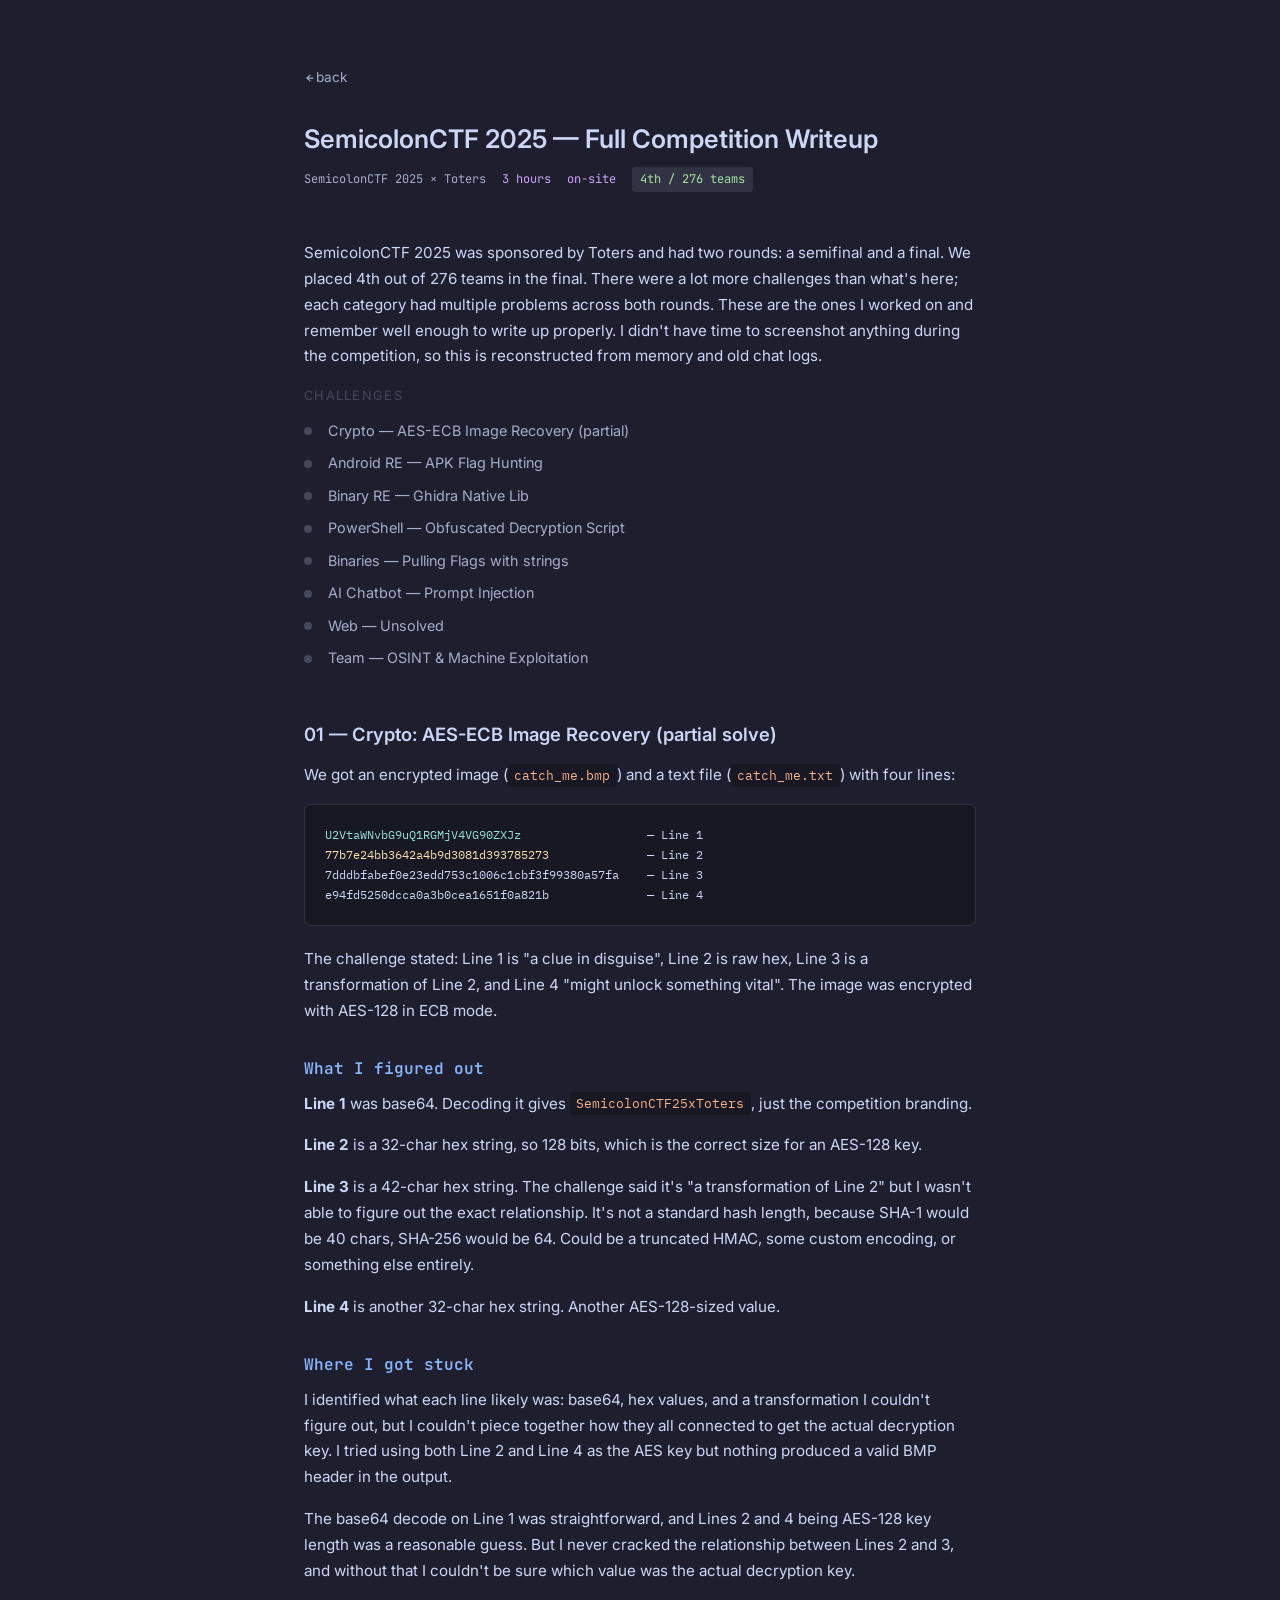
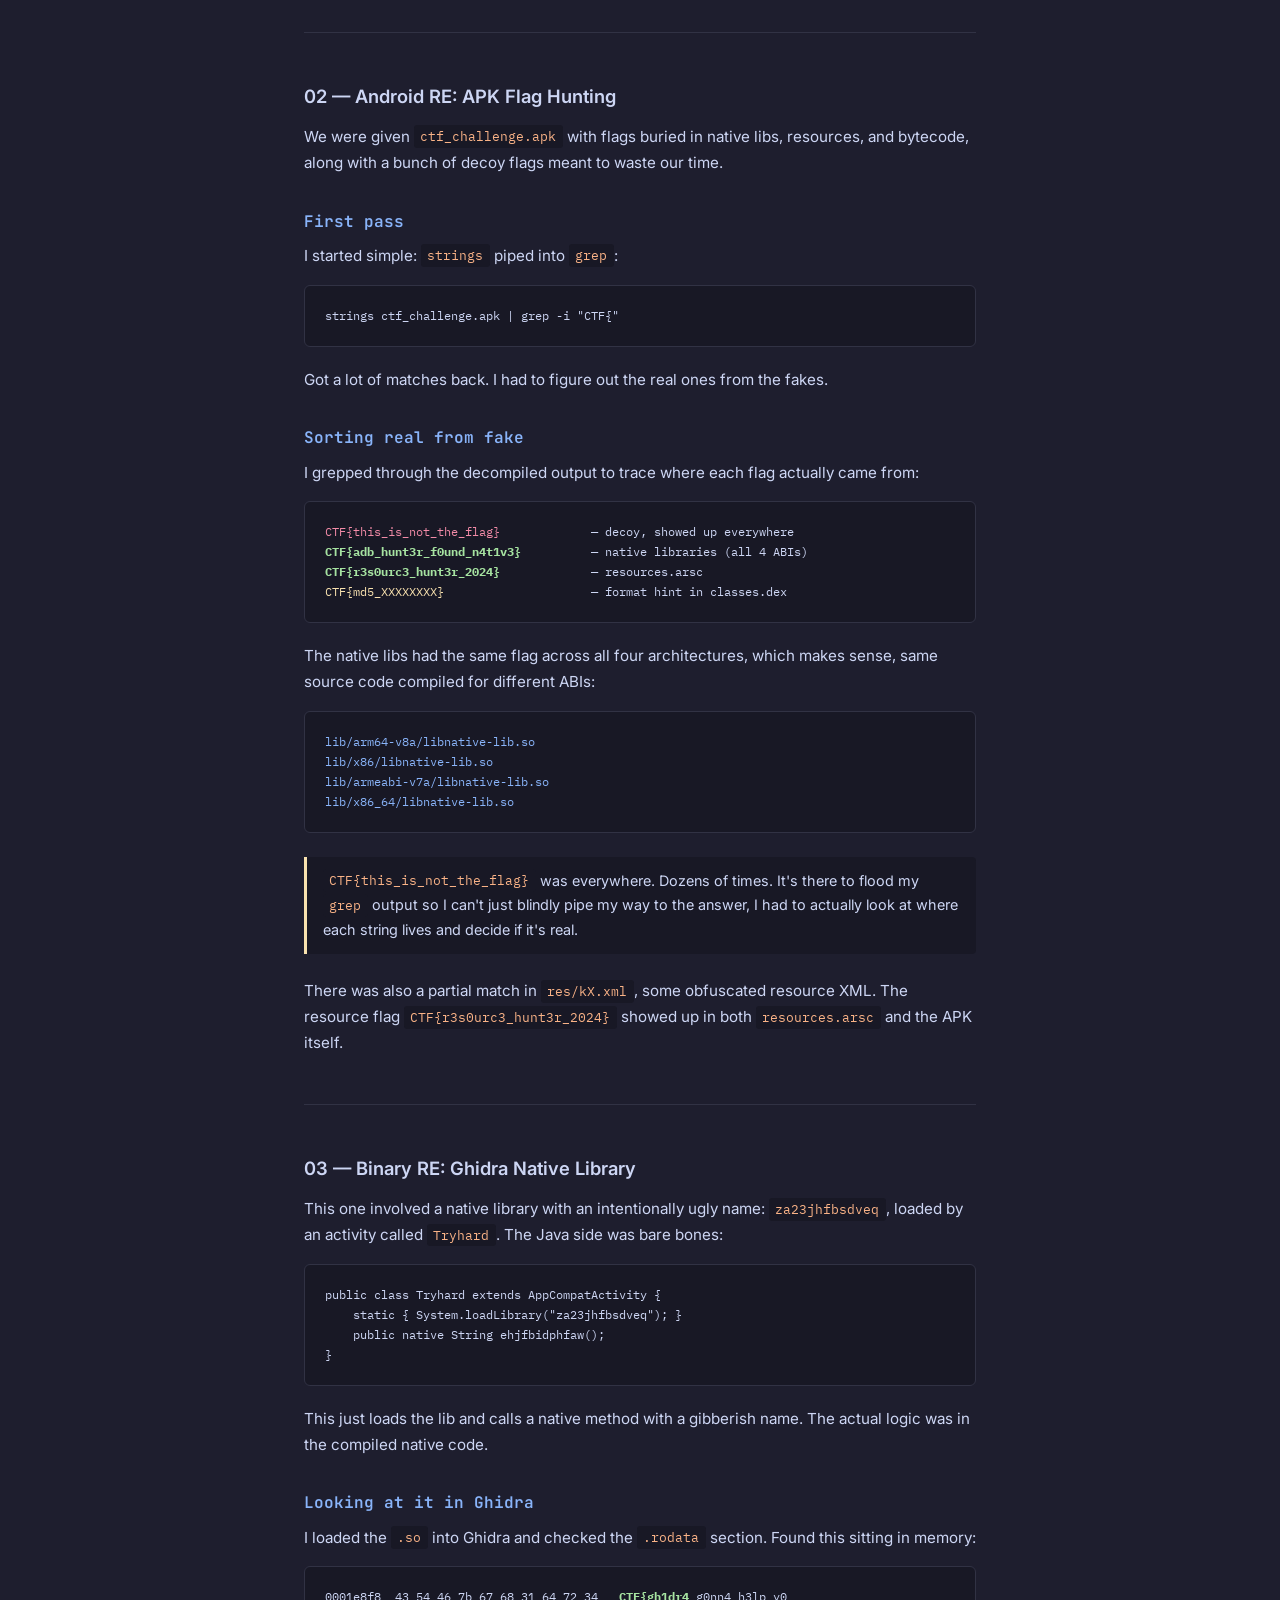
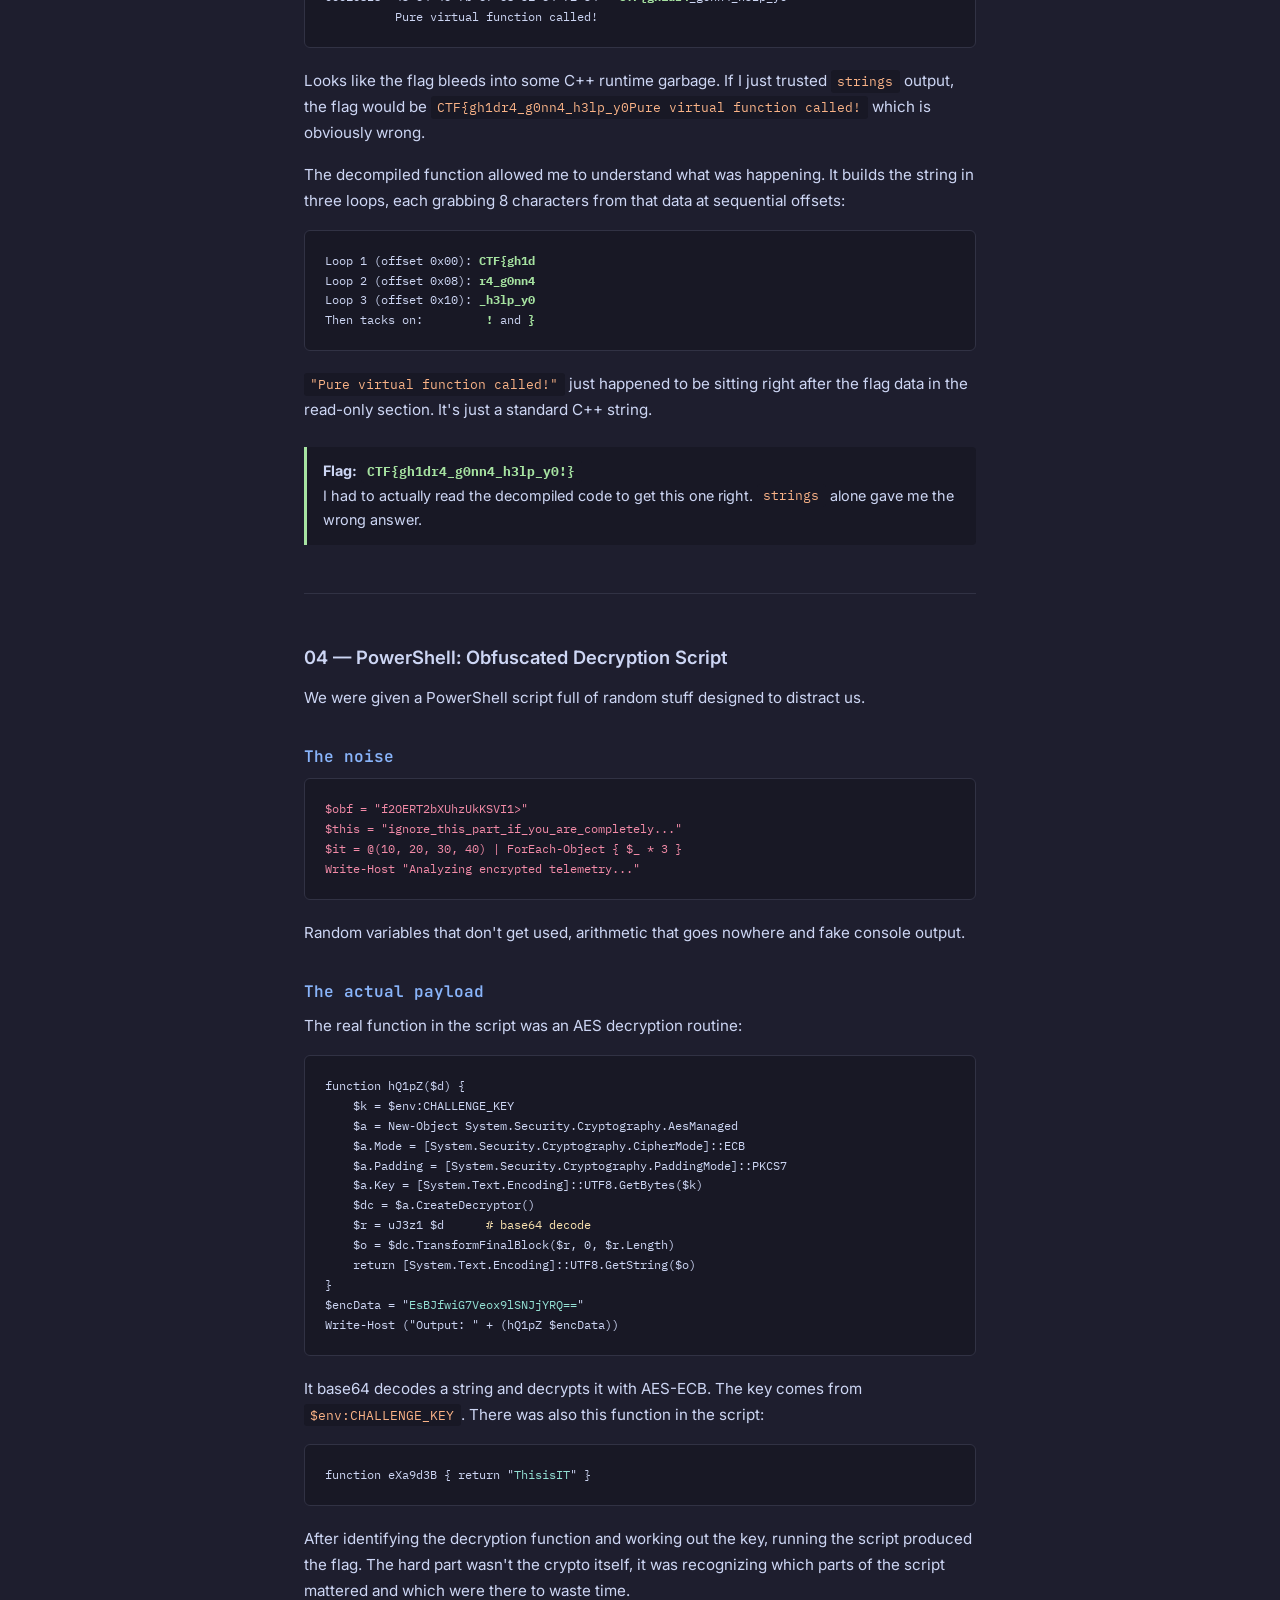
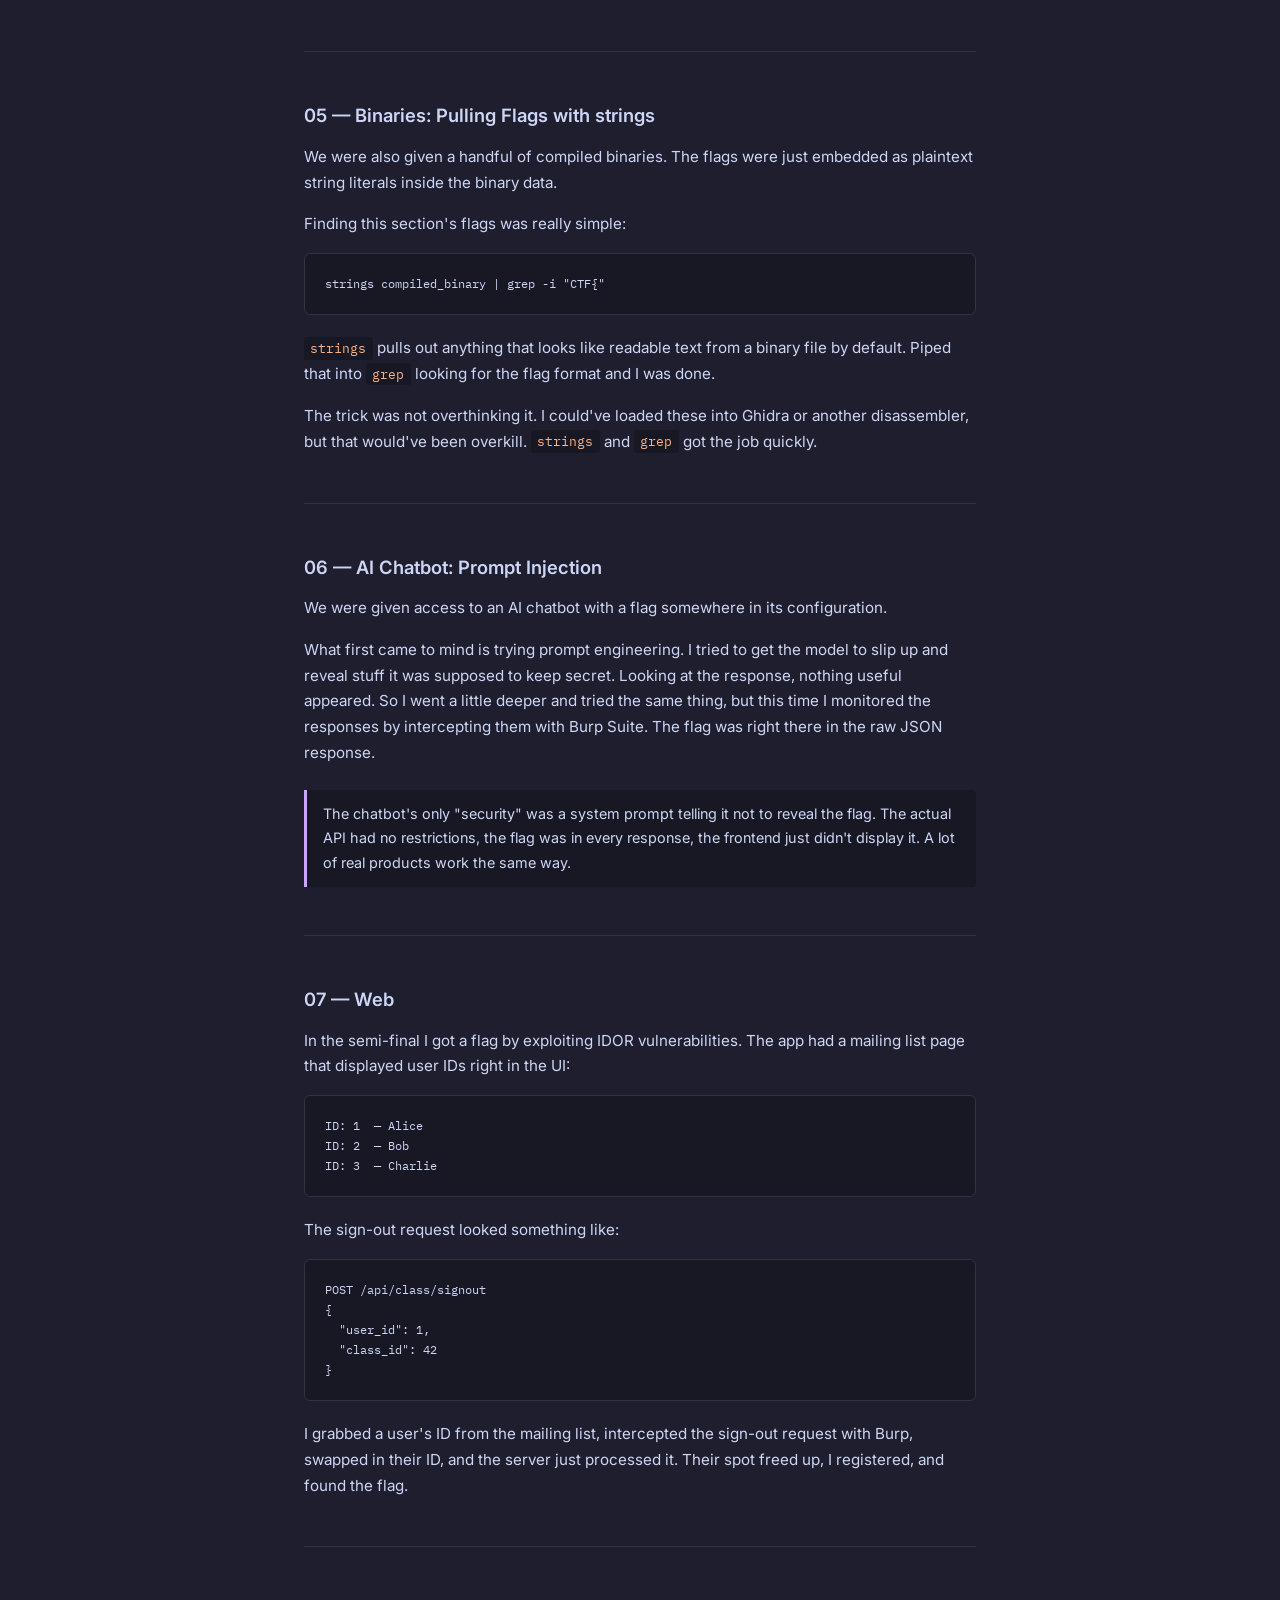
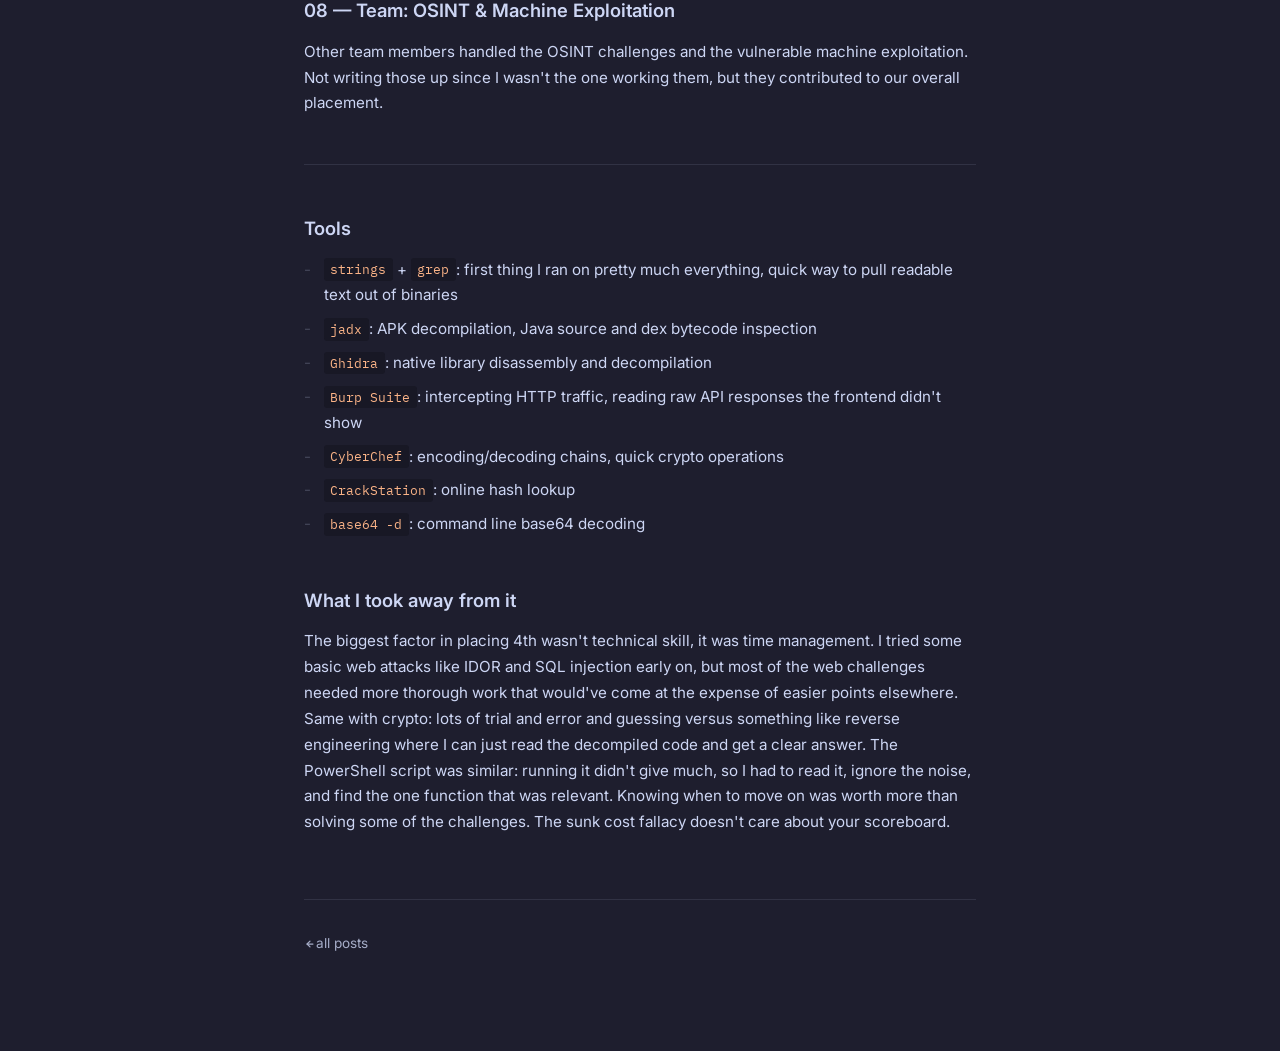
==== semicolonctf25.html @ c069c735 "first post: ctf competition writeup" ====
<!doctype html>
<html lang="en">
  <head>
    <meta charset="UTF-8" />
    <meta name="viewport" content="width=device-width, initial-scale=1.0" />
    <link rel="stylesheet" href="style.css" />
    <link
      rel="stylesheet"
      href="https://fonts.googleapis.com/css2?family=JetBrains+Mono:wght@400;500;700&family=Inter:wght@400;500;600&family=IBM+Plex+Mono:wght@400;500&display=swap"
    />
    <title>SemicolonCTF 2025 — Full Writeup | mounif</title>
  </head>
  <body>
    <div class="container">
      <a class="back" href="index.html">
        <svg
          width="12"
          height="10"
          viewBox="0 0 24 24"
          fill="none"
          stroke="currentColor"
          stroke-width="3"
          stroke-linecap="round"
          stroke-linejoin="round"
        >
          <line x1="19" y1="12" x2="5" y2="12"></line>
          <polyline points="12 19 5 12 12 5"></polyline>
        </svg>
        back
      </a>
      <div class="post-header">
        <h1>SemicolonCTF 2025 — Full Competition Writeup</h1>
        <div class="post-meta">
          <span>SemicolonCTF 2025 &times; Toters</span>
          <span class="tag">3 hours</span>
          <span class="tag">on-site</span>
          <span class="result">4th / 276 teams</span>
        </div>
      </div>

      <p>
        SemicolonCTF 2025 was sponsored by Toters and had two rounds: a
        semifinal and a final. We placed 4th out of 276 teams in the final.
        There were a lot more challenges than what's here; each category had
        multiple problems across both rounds. These are the ones I worked on and
        remember well enough to write up properly. I didn't have time to
        screenshot anything during the competition, so this is reconstructed
        from memory and old chat logs.
      </p>

      <div class="toc">
        <div class="toc-title">challenges</div>
        <ul>
          <li>
            <a href="#crypto">Crypto — AES-ECB Image Recovery (partial)</a>
          </li>
          <li><a href="#android">Android RE — APK Flag Hunting</a></li>
          <li><a href="#ghidra">Binary RE — Ghidra Native Lib</a></li>
          <li>
            <a href="#powershell">PowerShell — Obfuscated Decryption Script</a>
          </li>
          <li><a href="#binaries">Binaries — Pulling Flags with strings</a></li>
          <li><a href="#ai">AI Chatbot — Prompt Injection</a></li>
          <li><a href="#web">Web — Unsolved</a></li>
          <li><a href="#team">Team — OSINT &amp; Machine Exploitation</a></li>
        </ul>
      </div>

      <h2 id="crypto">01 — Crypto: AES-ECB Image Recovery (partial solve)</h2>

      <p>
        We got an encrypted image (<code>catch_me.bmp</code>) and a text file
        (<code>catch_me.txt</code>) with four lines:
      </p>

      <pre>
<span class="key">U2VtaWNvbG9uQ1RGMjV4VG90ZXJz</span>                  — Line 1
<span class="hint">77b7e24bb3642a4b9d3081d393785273</span>              — Line 2
7dddbfabef0e23edd753c1006c1cbf3f99380a57fa    — Line 3
e94fd5250dcca0a3b0cea1651f0a821b              — Line 4</pre>

      <p>
        The challenge stated: Line 1 is "a clue in disguise", Line 2 is raw hex,
        Line 3 is a transformation of Line 2, and Line 4 "might unlock something
        vital". The image was encrypted with AES-128 in ECB mode.
      </p>

      <h3>What I figured out</h3>

      <p>
        <strong>Line 1</strong> was base64. Decoding it gives
        <code>SemicolonCTF25xToters</code>, just the competition branding.
      </p>

      <p>
        <strong>Line 2</strong> is a 32-char hex string, so 128 bits, which is
        the correct size for an AES-128 key.
      </p>

      <p>
        <strong>Line 3</strong> is a 42-char hex string. The challenge said it's
        "a transformation of Line 2" but I wasn't able to figure out the exact
        relationship. It's not a standard hash length, because SHA-1 would be 40
        chars, SHA-256 would be 64. Could be a truncated HMAC, some custom
        encoding, or something else entirely.
      </p>

      <p>
        <strong>Line 4</strong> is another 32-char hex string. Another
        AES-128-sized value.
      </p>

      <h3>Where I got stuck</h3>

      <p>
        I identified what each line likely was: base64, hex values, and a
        transformation I couldn't figure out, but I couldn't piece together how
        they all connected to get the actual decryption key. I tried using both
        Line 2 and Line 4 as the AES key but nothing produced a valid BMP header
        in the output.
      </p>

      <p>
        The base64 decode on Line 1 was straightforward, and Lines 2 and 4 being
        AES-128 key length was a reasonable guess. But I never cracked the
        relationship between Lines 2 and 3, and without that I couldn't be sure
        which value was the actual decryption key.
      </p>

      <hr class="separator" />

      <h2 id="android">02 — Android RE: APK Flag Hunting</h2>

      <p>
        We were given <code>ctf_challenge.apk</code> with flags buried in native
        libs, resources, and bytecode, along with a bunch of decoy flags meant
        to waste our time.
      </p>

      <h3>First pass</h3>

      <p>
        I started simple: <code>strings</code> piped into <code>grep</code>:
      </p>

      <pre>strings ctf_challenge.apk | grep -i "CTF{"</pre>

      <p>
        Got a lot of matches back. I had to figure out the real ones from the
        fakes.
      </p>

      <h3>Sorting real from fake</h3>

      <p>
        I grepped through the decompiled output to trace where each flag
        actually came from:
      </p>

      <pre><span class="decoy">CTF{this_is_not_the_flag}</span>             — decoy, showed up everywhere
<span class="flag">CTF{adb_hunt3r_f0und_n4t1v3}</span>          — native libraries (all 4 ABIs)
<span class="flag">CTF{r3s0urc3_hunt3r_2024}</span>             — resources.arsc
<span class="hint">CTF{md5_XXXXXXXX}</span>                     — format hint in classes.dex</pre>

      <p>
        The native libs had the same flag across all four architectures, which
        makes sense, same source code compiled for different ABIs:
      </p>

      <pre><span class="path">lib/arm64-v8a/libnative-lib.so</span>
<span class="path">lib/x86/libnative-lib.so</span>
<span class="path">lib/armeabi-v7a/libnative-lib.so</span>
<span class="path">lib/x86_64/libnative-lib.so</span></pre>

      <div class="callout warn">
        <code>CTF{this_is_not_the_flag}</code> was everywhere. Dozens of times.
        It's there to flood my <code>grep</code> output so I can't just blindly
        pipe my way to the answer, I had to actually look at where each string
        lives and decide if it's real.
      </div>

      <p>
        There was also a partial match in <code>res/kX.xml</code>, some
        obfuscated resource XML. The resource flag
        <code>CTF{r3s0urc3_hunt3r_2024}</code> showed up in both
        <code>resources.arsc</code> and the APK itself.
      </p>

      <hr class="separator" />

      <h2 id="ghidra">03 — Binary RE: Ghidra Native Library</h2>

      <p>
        This one involved a native library with an intentionally ugly name:
        <code>za23jhfbsdveq</code>, loaded by an activity called
        <code>Tryhard</code>. The Java side was bare bones:
      </p>

      <pre>
public class Tryhard extends AppCompatActivity {
    static { System.loadLibrary("za23jhfbsdveq"); }
    public native String ehjfbidphfaw();
}</pre
      >

      <p>
        This just loads the lib and calls a native method with a gibberish name.
        The actual logic was in the compiled native code.
      </p>

      <h3>Looking at it in Ghidra</h3>

      <p>
        I loaded the <code>.so</code> into Ghidra and checked the
        <code>.rodata</code> section. Found this sitting in memory:
      </p>

      <pre>0001e8f8  43 54 46 7b 67 68 31 64 72 34   <span class="flag">CTF{gh1dr4</span>_g0nn4_h3lp_y0
          Pure virtual function called!</pre>

      <p>
        Looks like the flag bleeds into some C++ runtime garbage. If I just
        trusted <code>strings</code> output, the flag would be
        <code>CTF{gh1dr4_g0nn4_h3lp_y0Pure virtual function called!</code> which
        is obviously wrong.
      </p>

      <p>
        The decompiled function allowed me to understand what was happening. It
        builds the string in three loops, each grabbing 8 characters from that
        data at sequential offsets:
      </p>

      <pre>Loop 1 (offset 0x00): <span class="flag">CTF{gh1d</span>
Loop 2 (offset 0x08): <span class="flag">r4_g0nn4</span>
Loop 3 (offset 0x10): <span class="flag">_h3lp_y0</span>
Then tacks on:         <span class="flag">!</span> and <span class="flag">}</span></pre>

      <p>
        <code>"Pure virtual function called!"</code> just happened to be sitting
        right after the flag data in the read-only section. It's just a standard
        C++ string.
      </p>

      <div class="callout win">
        <strong>Flag:</strong>
        <code class="flag">CTF{gh1dr4_g0nn4_h3lp_y0!}</code><br />
        I had to actually read the decompiled code to get this one right.
        <code>strings</code> alone gave me the wrong answer.
      </div>

      <hr class="separator" />

      <h2 id="powershell">04 — PowerShell: Obfuscated Decryption Script</h2>

      <p>
        We were given a PowerShell script full of random stuff designed to
        distract us.
      </p>

      <h3>The noise</h3>
      <pre><span class="decoy">$obf = "f2OERT2bXUhzUkKSVI1>"</span>
<span class="decoy">$this = "ignore_this_part_if_you_are_completely..."</span>
<span class="decoy">$it = @(10, 20, 30, 40) | ForEach-Object { $_ * 3 }</span>
<span class="decoy">Write-Host "Analyzing encrypted telemetry..."</span></pre>

      <p>
        Random variables that don't get used, arithmetic that goes nowhere and
        fake console output.
      </p>

      <h3>The actual payload</h3>
      <p>The real function in the script was an AES decryption routine:</p>
      <pre>function hQ1pZ($d) {
    $k = $env:CHALLENGE_KEY
    $a = New-Object System.Security.Cryptography.AesManaged
    $a.Mode = [System.Security.Cryptography.CipherMode]::ECB
    $a.Padding = [System.Security.Cryptography.PaddingMode]::PKCS7
    $a.Key = [System.Text.Encoding]::UTF8.GetBytes($k)
    $dc = $a.CreateDecryptor()
    $r = uJ3z1 $d      <span class="hint"># base64 decode</span>
    $o = $dc.TransformFinalBlock($r, 0, $r.Length)
    return [System.Text.Encoding]::UTF8.GetString($o)
}
$encData = "<span class="key">EsBJfwiG7Veox9lSNJjYRQ==</span>"
Write-Host ("Output: " + (hQ1pZ $encData))</pre>

      <p>
        It base64 decodes a string and decrypts it with AES-ECB. The key comes
        from <code>$env:CHALLENGE_KEY</code>. There was also this function in
        the script:
      </p>
      <pre>function eXa9d3B { return "<span class="key">ThisisIT</span>" }</pre>

      <p>
        After identifying the decryption function and working out the key,
        running the script produced the flag. The hard part wasn't the crypto
        itself, it was recognizing which parts of the script mattered and which
        were there to waste time.
      </p>
      <hr class="separator" />

      <h2 id="binaries">05 — Binaries: Pulling Flags with strings</h2>

      <p>
        We were also given a handful of compiled binaries. The flags were just
        embedded as plaintext string literals inside the binary data.
      </p>

      <p>Finding this section's flags was really simple:</p>

      <pre>strings compiled_binary | grep -i "CTF{"</pre>

      <p>
        <code>strings</code> pulls out anything that looks like readable text
        from a binary file by default. Piped that into <code>grep</code> looking
        for the flag format and I was done.
      </p>

      <p>
        The trick was not overthinking it. I could've loaded these into Ghidra
        or another disassembler, but that would've been overkill.
        <code>strings</code> and <code>grep</code> got the job quickly.
      </p>

      <hr class="separator" />

      <h2 id="ai">06 — AI Chatbot: Prompt Injection</h2>

      <p>
        We were given access to an AI chatbot with a flag somewhere in its
        configuration.
      </p>

      <p>
        What first came to mind is trying prompt engineering. I tried to get the
        model to slip up and reveal stuff it was supposed to keep secret.
        Looking at the response, nothing useful appeared. So I went a little
        deeper and tried the same thing, but this time I monitored the responses
        by intercepting them with Burp Suite. The flag was right there in the
        raw JSON response.
      </p>

      <div class="callout">
        The chatbot's only "security" was a system prompt telling it not to
        reveal the flag. The actual API had no restrictions, the flag was in
        every response, the frontend just didn't display it. A lot of real
        products work the same way.
      </div>

      <hr class="separator" />

      <h2 id="web">07 — Web</h2>

      <p>
        In the semi-final I got a flag by exploiting IDOR vulnerabilities. The
        app had a mailing list page that displayed user IDs right in the UI:
      </p>

      <pre>
ID: 1  — Alice
ID: 2  — Bob
ID: 3  — Charlie</pre
      >

      <p>The sign-out request looked something like:</p>

      <pre>
POST /api/class/signout
{
  "user_id": 1,
  "class_id": 42
}</pre
      >

      <p>
        I grabbed a user's ID from the mailing list, intercepted the sign-out
        request with Burp, swapped in their ID, and the server just processed
        it. Their spot freed up, I registered, and found the flag.
      </p>

      <hr class="separator" />

      <h2 id="team">08 — Team: OSINT &amp; Machine Exploitation</h2>

      <p>
        Other team members handled the OSINT challenges and the vulnerable
        machine exploitation. Not writing those up since I wasn't the one
        working them, but they contributed to our overall placement.
      </p>

      <hr class="separator" />

      <h2>Tools</h2>

      <ul class="tools-list">
        <li>
          <code>strings</code> + <code>grep</code>: first thing I ran on pretty
          much everything, quick way to pull readable text out of binaries
        </li>
        <li>
          <code>jadx</code>: APK decompilation, Java source and dex bytecode
          inspection
        </li>
        <li>
          <code>Ghidra</code>: native library disassembly and decompilation
        </li>
        <li>
          <code>Burp Suite</code>: intercepting HTTP traffic, reading raw API
          responses the frontend didn't show
        </li>
        <li>
          <code>CyberChef</code>: encoding/decoding chains, quick crypto
          operations
        </li>
        <li><code>CrackStation</code>: online hash lookup</li>
        <li><code>base64 -d</code>: command line base64 decoding</li>
      </ul>

      <h2>What I took away from it</h2>

      <p>
        The biggest factor in placing 4th wasn't technical skill, it was time
        management. I tried some basic web attacks like IDOR and SQL injection
        early on, but most of the web challenges needed more thorough work that
        would've come at the expense of easier points elsewhere. Same with
        crypto: lots of trial and error and guessing versus something like
        reverse engineering where I can just read the decompiled code and get a
        clear answer. The PowerShell script was similar: running it didn't give
        much, so I had to read it, ignore the noise, and find the one function
        that was relevant. Knowing when to move on was worth more than solving
        some of the challenges. The sunk cost fallacy doesn't care about your
        scoreboard.
      </p>

      <footer>
        <a class="back" href="index.html">
          <svg
            width="12"
            height="10"
            viewBox="0 0 24 24"
            fill="none"
            stroke="currentColor"
            stroke-width="3"
            stroke-linecap="round"
            stroke-linejoin="round"
          >
            <line x1="19" y1="12" x2="5" y2="12"></line>
            <polyline points="12 19 5 12 12 5"></polyline>
          </svg>
          all posts
        </a>
      </footer>
    </div>
  </body>
</html>
---- style.css ----
:root {
  --base: #1e1e2e;
  --mantle: #181825;
  --crust: #11111b;
  --text: #cdd6f4;
  --subtext: #a6adc8;
  --surface0: #313244;
  --surface1: #45475a;
  --green: #a6e3a1;
  --red: #f38ba8;
  --mauve: #cba6f7;
  --blue: #89b4fa;
  --peach: #fab387;
  --yellow: #f9e2af;
  --teal: #94e2d5;
}

* {
  margin: 0;
  padding: 0;
  box-sizing: border-box;
}

body {
  background: var(--base);
  color: var(--text);
  font-family: "Inter", sans-serif;
  line-height: 1.7;
  min-height: 100vh;
}

.container {
  max-width: 720px;
  margin: 0 auto;
  padding: 4rem 1.5rem;
}

header {
  margin-bottom: 4rem;
}

.site-title {
  font-family: "Inter", sans-serif;
  font-size: 1.2rem;
  font-weight: 700;
  color: var(--green);
  margin-bottom: 0.5rem;
}

.site-title span {
  color: var(--subtext);
  font-weight: 400;
}

.site-desc {
  color: var(--subtext);
  font-size: 0.95rem;
  max-width: 500px;
}

.links {
  margin-top: 1rem;
  display: flex;
  gap: 1.5rem;
}

.links a {
  font-family: "Inter", sans-serif;
  font-size: 0.85rem;
  color: var(--subtext);
  text-decoration: none;
  transition: color 0.2s;
  display: flex;
  align-items: center;
  gap: 6px;
}

.links a:hover {
  color: var(--blue);
}

.post-list {
  display: flex;
  flex-direction: column;
  gap: 1px;
}

.post {
  display: block;
  text-decoration: none;
  padding: 1.25rem 0;
  border-bottom: 1px solid var(--surface0);
  transition: all 0.2s;
}

.post:first-child {
  border-top: 1px solid var(--surface0);
}

.post:hover {
  padding-left: 0.75rem;
}

.post-title {
  font-family: "Inter", sans-serif;
  font-size: 1.05rem;
  font-weight: 600;
  color: var(--text);
  margin-bottom: 0.25rem;
}

.post:hover .post-title {
  color: var(--green);
}

.post-meta {
  font-family: "JetBrains Mono", monospace;
  font-size: 0.75rem;
  color: var(--subtext);
  display: flex;
  gap: 1rem;
  flex-wrap: wrap;
  align-items: center;
}

.tag {
  color: var(--mauve);
}

.post-excerpt {
  color: var(--subtext);
  font-size: 0.9rem;
  margin-top: 0.4rem;
}

.back {
  font-size: 0.85rem;
  color: var(--subtext);
  text-decoration: none;
  display: inline-block;
  margin-bottom: 2rem;
  transition: color 0.2s;
}

.back:hover {
  color: var(--green);
}

.post-header {
  margin-bottom: 3rem;
}

.post-header h1 {
  font-size: 1.6rem;
  font-weight: 600;
  line-height: 1.3;
  margin-bottom: 0.75rem;
}

.result {
  display: inline-block;
  background: var(--surface0);
  color: var(--green);
  font-family: "JetBrains Mono", monospace;
  font-size: 0.75rem;
  padding: 0.15rem 0.5rem;
  border-radius: 3px;
}

h2 {
  font-size: 1.15rem;
  font-weight: 600;
  margin-top: 3rem;
  margin-bottom: 0.75rem;
  color: var(--text);
}

h3 {
  font-size: 1rem;
  font-weight: 600;
  margin-top: 2rem;
  margin-bottom: 0.5rem;
  color: var(--blue);
  font-family: "JetBrains Mono", monospace;
}

p {
  margin-bottom: 1rem;
  color: var(--text);
  font-size: 0.95rem;
}

code {
  font-family: "IBM Plex Mono", "JetBrains Mono", monospace;
  font-size: 0.83rem;
  background: var(--mantle);
  padding: 0.15rem 0.4rem;
  border-radius: 3px;
  color: var(--peach);
}

pre {
  background: var(--mantle);
  border: 1px solid var(--surface0);
  border-radius: 6px;
  padding: 1.25rem;
  overflow-x: auto;
  margin-bottom: 1.25rem;
  font-family: "IBM Plex Mono", "JetBrains Mono", monospace;
  font-size: 0.78rem;
  line-height: 1.6;
  color: var(--text);
}

.flag {
  color: var(--green);
  font-weight: 700;
}
.decoy {
  color: var(--red);
}
.path {
  color: var(--blue);
}
.hint {
  color: var(--yellow);
}
.key {
  color: var(--teal);
}

.callout {
  border-left: 3px solid var(--mauve);
  padding: 0.75rem 1rem;
  margin: 1.5rem 0;
  background: var(--mantle);
  border-radius: 0 4px 4px 0;
  font-size: 0.9rem;
}

.callout.warn {
  border-left-color: var(--yellow);
}
.callout.win {
  border-left-color: var(--green);
}

.toc {
  margin-bottom: 2.5rem;
}

.toc-title {
  font-family: "Inter", sans-serif;
  font-size: 0.8rem;
  color: var(--surface1);
  text-transform: uppercase;
  letter-spacing: 0.1em;
  margin-bottom: 0.75rem;
}

.toc ul {
  list-style: none;
  padding: 0;
}

.toc li {
  position: relative;
  padding-left: 1.5rem;
  margin-bottom: 0.5rem;
  display: flex;
  align-items: center;
}

.toc li::before {
  content: "";
  position: absolute;
  left: 0;
  width: 8px;
  height: 8px;
  background: var(--surface1);
  border-radius: 50%;
  transition:
    border-radius 0.2s,
    background 0.2s,
    width 0.2s,
    height 0.2s;
}

.toc li:hover::before {
  border-radius: 2px;
  background: var(--green);
  width: 10px;
  height: 10px;
}

.toc a {
  font-size: 0.9rem;
  color: var(--subtext);
  text-decoration: none;
  transition:
    color 0.2s,
    transform 0.2s;
  display: inline-block;
}

.toc li:hover a {
  color: var(--text);
  transform: translateX(4px);
}

.separator {
  border: none;
  border-top: 1px solid var(--surface0);
  margin: 3rem 0;
}

.section-label {
  font-family: "JetBrains Mono", monospace;
  font-size: 0.75rem;
  color: var(--surface1);
  text-transform: uppercase;
  letter-spacing: 0.1em;
  margin-bottom: 1.5rem;
}

footer {
  margin-top: 4rem;
  padding-top: 2rem;
  border-top: 1px solid var(--surface0);
  font-size: 0.75rem;
  color: var(--surface1);
}

.back {
  font-size: 0.85rem;
  color: var(--subtext);
  text-decoration: none;
  display: inline-flex;
  align-items: center;
  margin-bottom: 2rem;
  transition: color 0.2s;
}

.back-bottom {
  font-size: 0.85rem;
  color: var(--subtext);
  text-decoration: none;
  display: inline-flex;
  align-items: center;
  transition: color 0.2s;
}

.back:hover,
.back-bottom:hover {
  color: var(--green);
}

.arrow {
  display: inline-block;
  transform: translateY(-3px);
}

.tools-list {
  list-style: none;
  padding: 0;
}

.tools-list li {
  position: relative;
  padding-left: 1.25rem;
  margin-bottom: 0.5rem;
  font-size: 0.95rem;
  color: var(--text);
}

.tools-list li::before {
  content: "-";
  position: absolute;
  left: 0;
  color: var(--surface1);
}
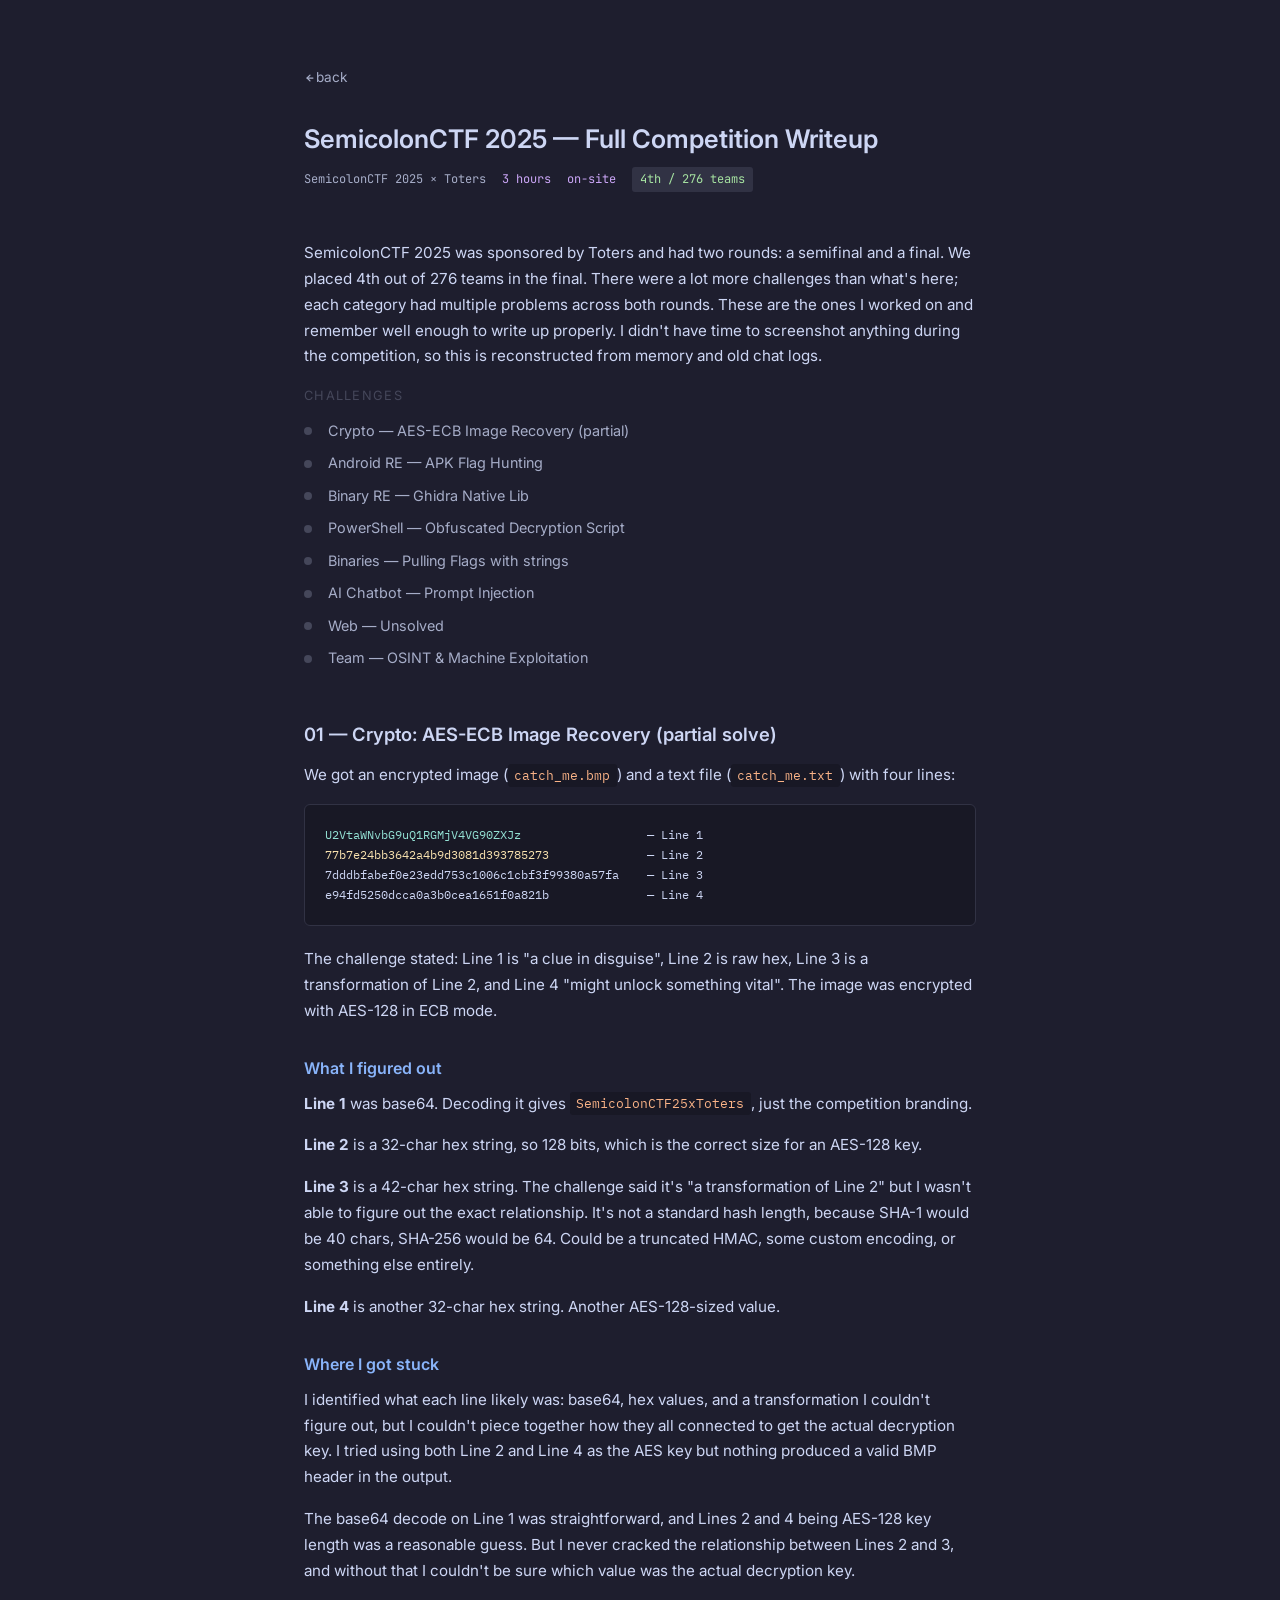
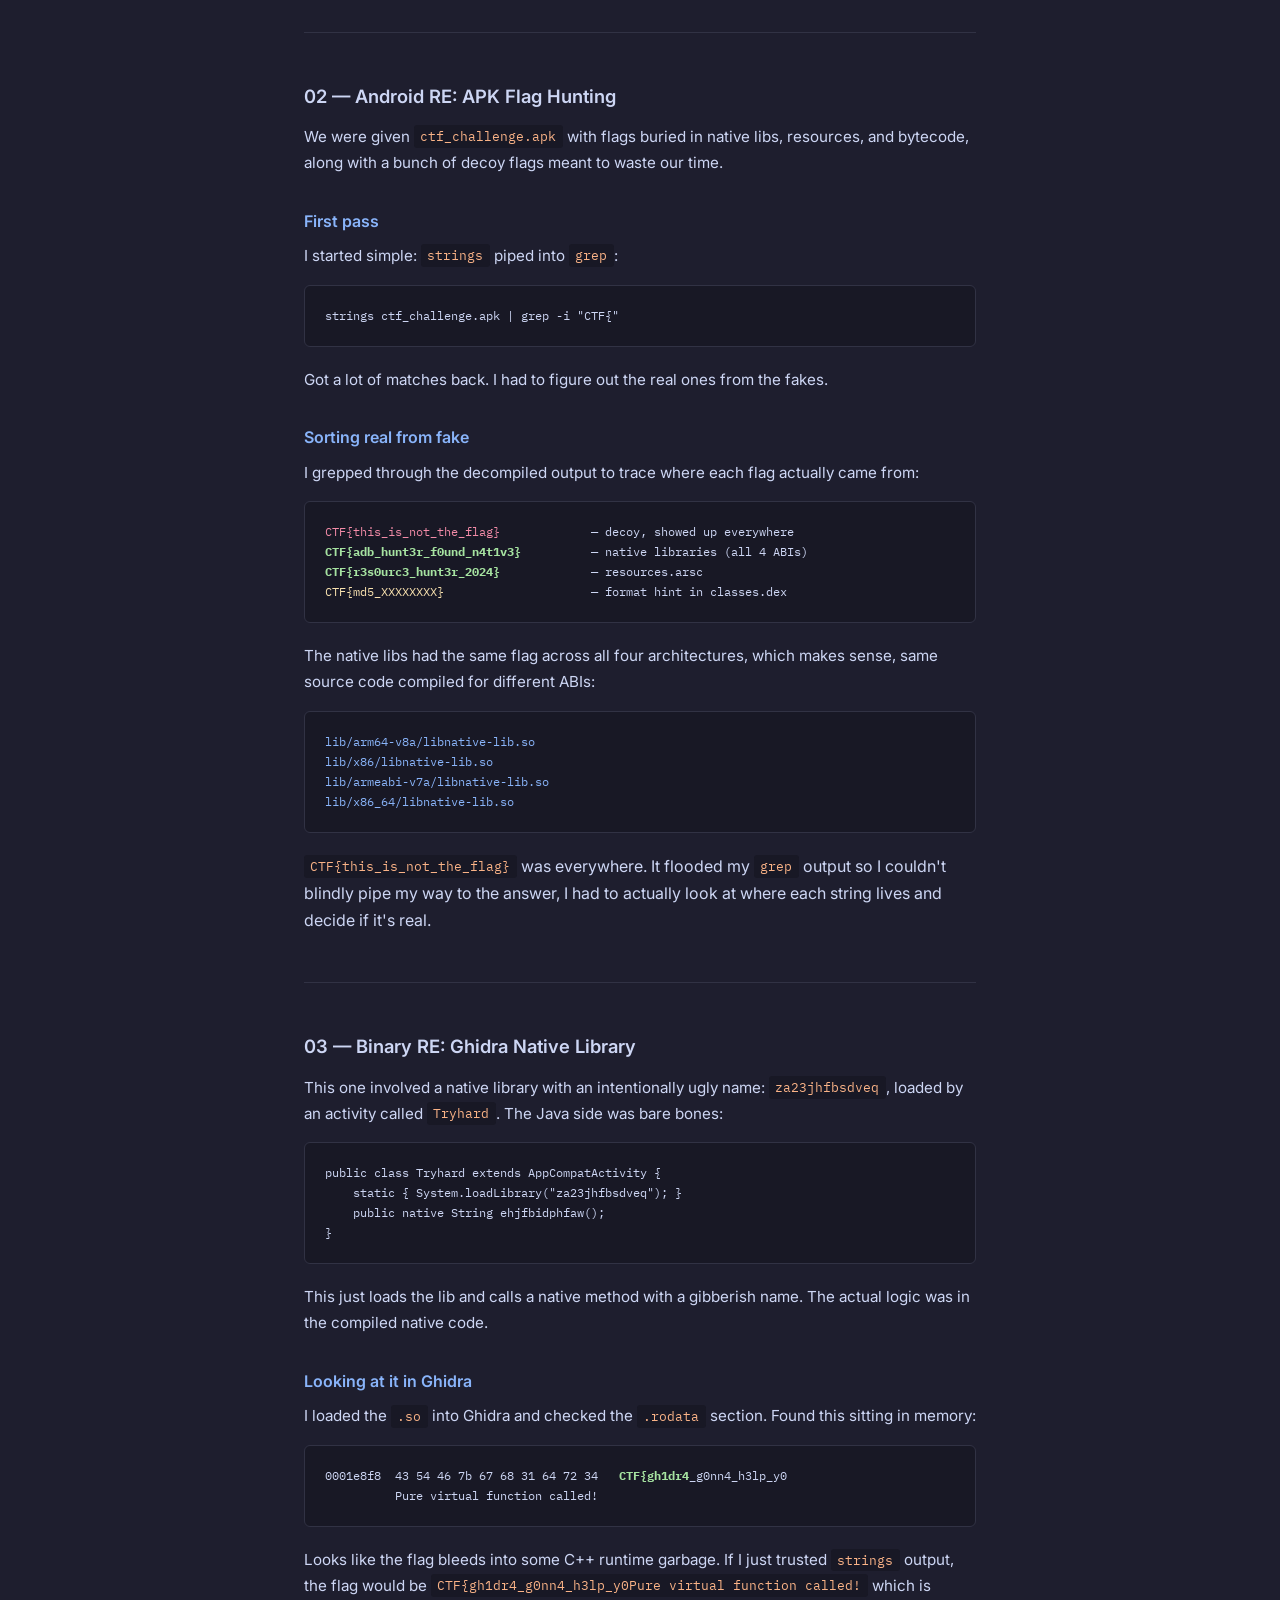
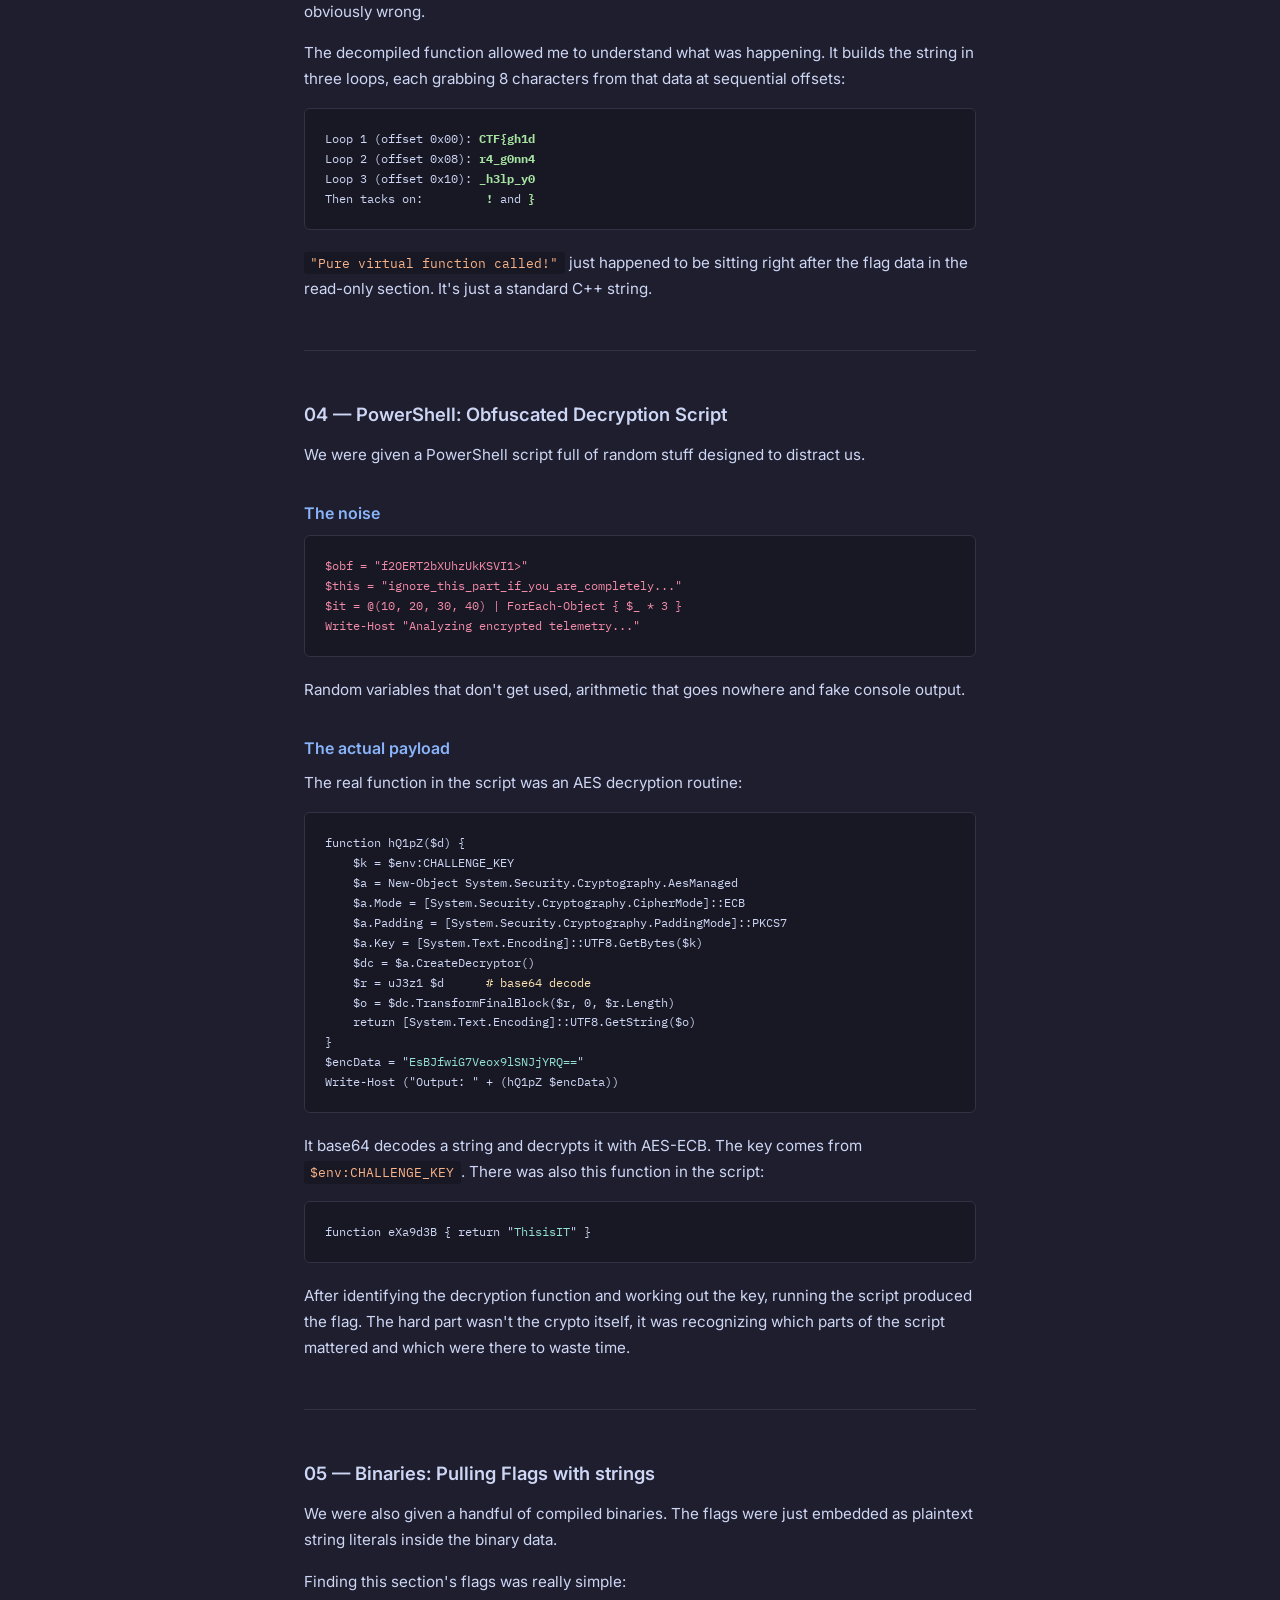
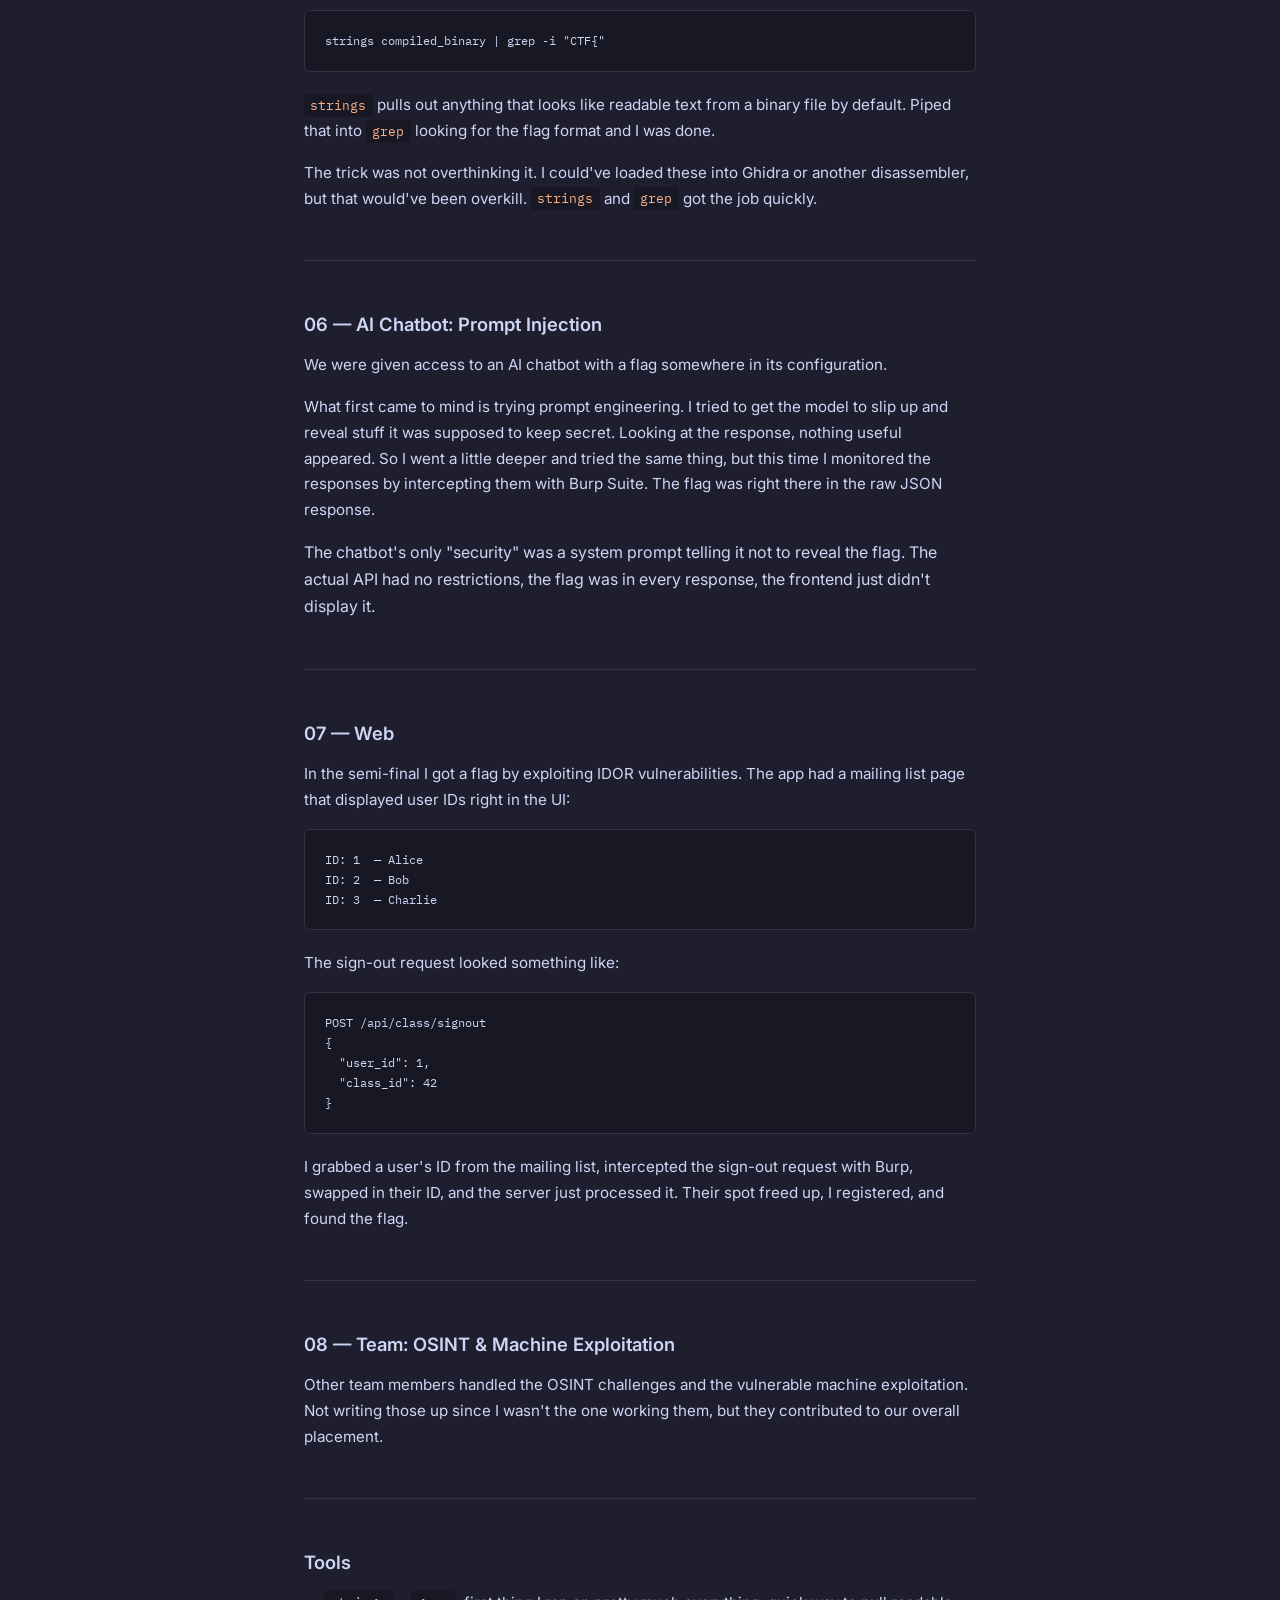
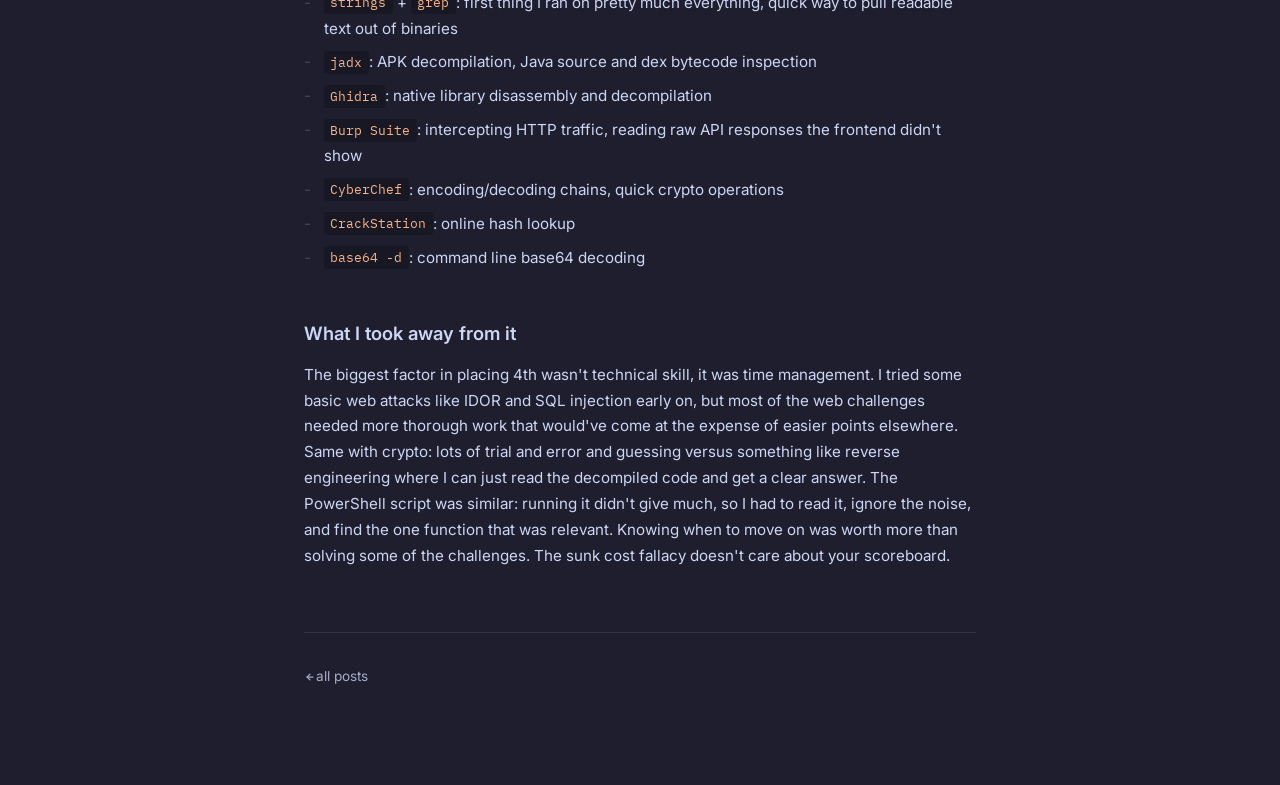
==== commit fe6f741b: "refactored text" ====
--- a/semicolonctf25.html
+++ b/semicolonctf25.html
@@ -172,19 +172,12 @@
 <span class="path">lib/armeabi-v7a/libnative-lib.so</span>
 <span class="path">lib/x86_64/libnative-lib.so</span></pre>
 
-      <div class="callout warn">
-        <code>CTF{this_is_not_the_flag}</code> was everywhere. Dozens of times.
-        It's there to flood my <code>grep</code> output so I can't just blindly
-        pipe my way to the answer, I had to actually look at where each string
-        lives and decide if it's real.
+      <div>
+        <code>CTF{this_is_not_the_flag}</code> was everywhere. It flooded my
+        <code>grep</code> output so I couldn't blindly pipe my way to the
+        answer, I had to actually look at where each string lives and decide if
+        it's real.
       </div>
-
-      <p>
-        There was also a partial match in <code>res/kX.xml</code>, some
-        obfuscated resource XML. The resource flag
-        <code>CTF{r3s0urc3_hunt3r_2024}</code> showed up in both
-        <code>resources.arsc</code> and the APK itself.
-      </p>
 
       <hr class="separator" />
 
@@ -200,8 +193,7 @@
 public class Tryhard extends AppCompatActivity {
     static { System.loadLibrary("za23jhfbsdveq"); }
     public native String ehjfbidphfaw();
-}</pre
-      >
+}</pre>
 
       <p>
         This just loads the lib and calls a native method with a gibberish name.
@@ -241,13 +233,6 @@
         right after the flag data in the read-only section. It's just a standard
         C++ string.
       </p>
-
-      <div class="callout win">
-        <strong>Flag:</strong>
-        <code class="flag">CTF{gh1dr4_g0nn4_h3lp_y0!}</code><br />
-        I had to actually read the decompiled code to get this one right.
-        <code>strings</code> alone gave me the wrong answer.
-      </div>
 
       <hr class="separator" />
 
@@ -341,11 +326,10 @@
         raw JSON response.
       </p>
 
-      <div class="callout">
+      <div>
         The chatbot's only "security" was a system prompt telling it not to
         reveal the flag. The actual API had no restrictions, the flag was in
-        every response, the frontend just didn't display it. A lot of real
-        products work the same way.
+        every response, the frontend just didn't display it.
       </div>
 
       <hr class="separator" />
@@ -360,8 +344,7 @@
       <pre>
 ID: 1  — Alice
 ID: 2  — Bob
-ID: 3  — Charlie</pre
-      >
+ID: 3  — Charlie</pre>
 
       <p>The sign-out request looked something like:</p>
 
@@ -370,8 +353,7 @@
 {
   "user_id": 1,
   "class_id": 42
-}</pre
-      >
+}</pre>
 
       <p>
         I grabbed a user's ID from the mailing list, intercepted the sign-out
--- a/style.css
+++ b/style.css
@@ -181,7 +181,7 @@
   margin-top: 2rem;
   margin-bottom: 0.5rem;
   color: var(--blue);
-  font-family: "JetBrains Mono", monospace;
+  font-family: "Inter", sans-serif;
 }
 
 p {
@@ -227,15 +227,6 @@
 }
 .key {
   color: var(--teal);
-}
-
-.callout {
-  border-left: 3px solid var(--mauve);
-  padding: 0.75rem 1rem;
-  margin: 1.5rem 0;
-  background: var(--mantle);
-  border-radius: 0 4px 4px 0;
-  font-size: 0.9rem;
 }
 
 .callout.warn {
@@ -315,7 +306,7 @@
 }
 
 .section-label {
-  font-family: "JetBrains Mono", monospace;
+  font-family: "Inter", sans-serif;
   font-size: 0.75rem;
   color: var(--surface1);
   text-transform: uppercase;
